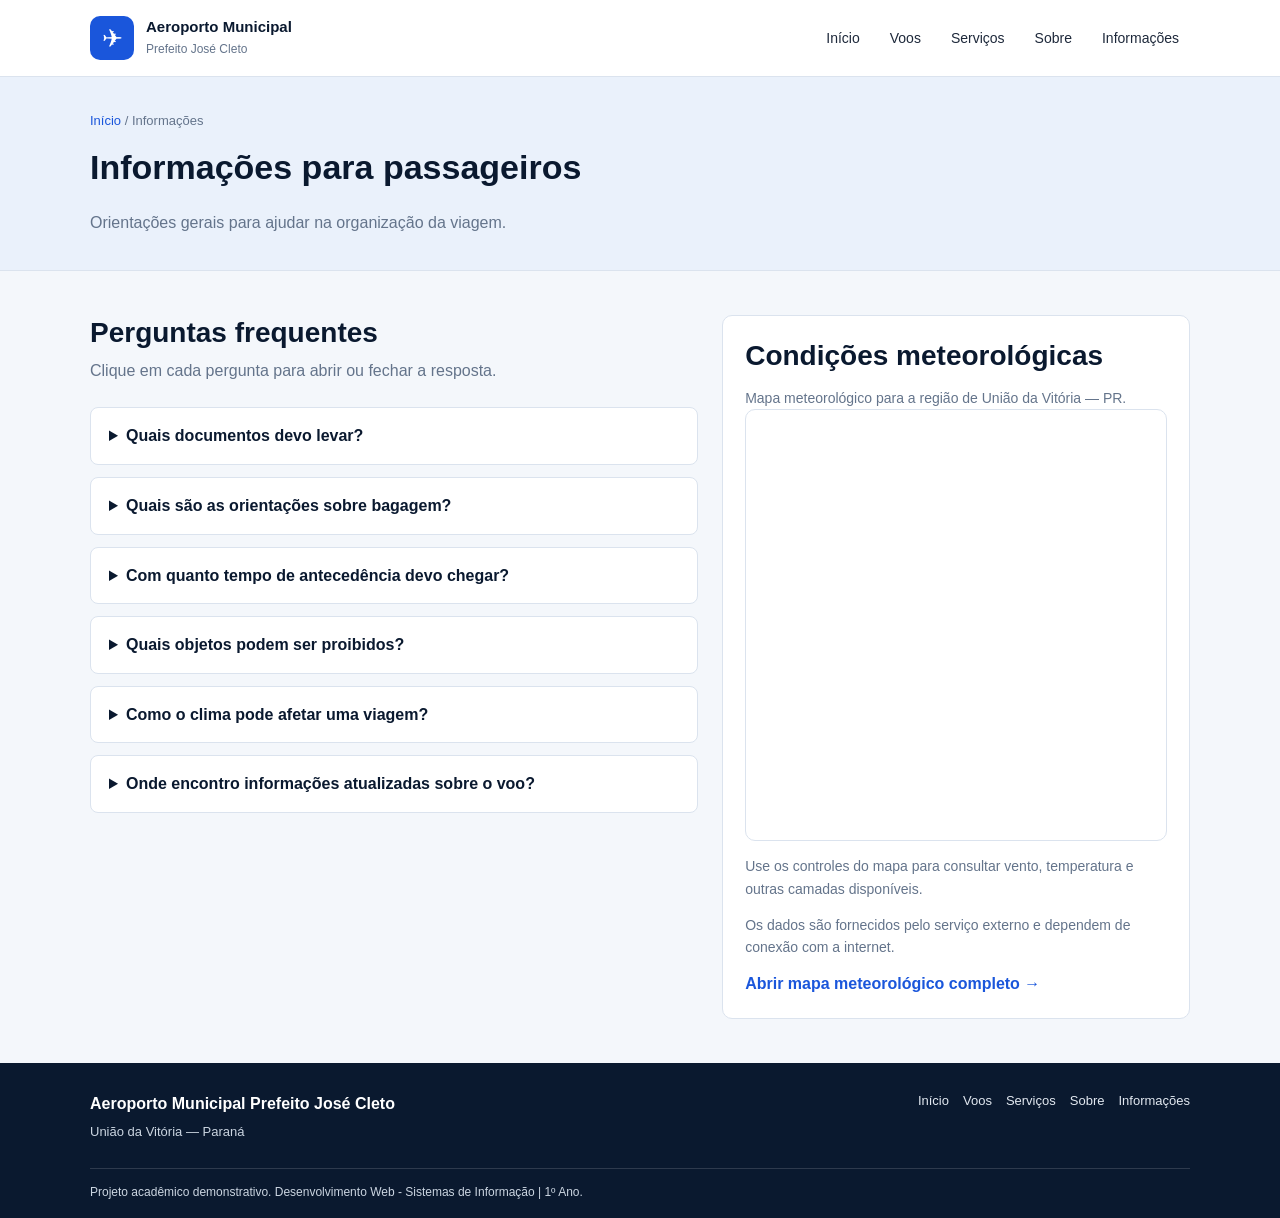
==== informacoes.html @ a406869f "feat: versão final do site aeroporto com HTML e CSS" ====
<!DOCTYPE html>
<html lang="pt-BR">
<head>
    <meta charset="UTF-8">
    <meta name="viewport" content="width=device-width, initial-scale=1.0">
    <title>Informações | Aeroporto José Cleto</title>
    <link rel="stylesheet" href="styles.css">
    <link rel="stylesheet" href="https://cdn.jsdelivr.net/npm/bootstrap-icons@1.13.2/font/bootstrap-icons.min.css">
</head>

<body>
    <header class="cabecalho">
        <div class="container cabecalho-conteudo">
            <a class="marca" href="index.html">
                <span class="marca-simbolo">✈</span>
                <span>
                    <strong>Aeroporto Municipal</strong>
                    <small>Prefeito José Cleto</small>
                </span>
            </a>

            <nav class="menu">
                <a href="index.html">Início</a>
                <a href="voos.html">Voos</a>
                <a href="servicos.html">Serviços</a>
                <a href="sobre.html">Sobre</a>
                <a href="informacoes.html">Informações</a>
            </nav>
        </div>
    </header>

    <main>
        <section class="titulo-pagina">
            <div class="container">
                <div class="migalhas"><a href="index.html">Início</a> / Informações</div>
                <h1>Informações para passageiros</h1>
                <p>Orientações gerais para ajudar na organização da viagem.</p>
            </div>
        </section>

        <section class="secao">
            <div class="container duas-colunas">
                <div>
                    <h2 class="titulo-secao">Perguntas frequentes</h2>
                    <p class="descricao-secao">Clique em cada pergunta para abrir ou fechar a resposta.</p>

                    <details>
                        <summary>Quais documentos devo levar?</summary>
                        <p>Os documentos dependem do destino, da idade do passageiro e das regras da companhia responsável pelo transporte. Confira os requisitos oficiais antes de viajar.</p>
                    </details>
                    <details>
                        <summary>Quais são as orientações sobre bagagem?</summary>
                        <p>O tamanho, o peso e os itens permitidos podem variar. Consulte as regras atualizadas da companhia aérea ou do operador do transporte.</p>
                    </details>
                    <details>
                        <summary>Com quanto tempo de antecedência devo chegar?</summary>
                        <p>O tempo recomendado depende do tipo de viagem e das orientações do operador. Verifique a informação no bilhete ou nos canais oficiais.</p>
                    </details>
                    <details>
                        <summary>Quais objetos podem ser proibidos?</summary>
                        <p>Há restrições para determinados objetos e materiais. Confirme as regras aplicáveis antes de preparar a bagagem.</p>
                    </details>
                    <details>
                        <summary>Como o clima pode afetar uma viagem?</summary>
                        <p>Chuva, neblina, vento e outras condições podem afetar operações. A situação real deve ser consultada em fontes meteorológicas e operacionais atualizadas.</p>
                    </details>
                    <details>
                        <summary>Onde encontro informações atualizadas sobre o voo?</summary>
                        <p>Consulte diretamente a companhia responsável pelo voo ou os canais oficiais do aeroporto. A tabela deste projeto não é atualizada em tempo real.</p>
                    </details>
                </div>

                <aside class="cartao cartao-meteorologia">
                    <h2 class="titulo-secao">Condições meteorológicas</h2>
                    <p class="texto-pequeno">Mapa meteorológico para a região de União da Vitória — PR.</p>
                    <div class="incorporacao incorporacao-clima">
                        <iframe
                            title="Mapa meteorológico do Windy centrado em União da Vitória, Paraná"
                            src="https://embed.windy.com/embed2.html?lat=-26.23&lon=-51.08&detailLat=-26.23&detailLon=-51.08&width=650&height=450&zoom=8&level=surface&overlay=wind&product=ecmwf&menu=&message=true&marker=true&calendar=now&pressure=true&type=map&location=coordinates&detail=&metricWind=km%2Fh&metricTemp=%C2%B0C"
                            loading="lazy"
                            referrerpolicy="no-referrer-when-downgrade"
                            allowfullscreen>
                        </iframe>
                    </div>
                    <p>Use os controles do mapa para consultar vento, temperatura e outras camadas disponíveis.</p>
                    <p class="texto-pequeno">Os dados são fornecidos pelo serviço externo e dependem de conexão com a internet.</p>
                    <a class="link-cartao" href="https://www.windy.com/?-26.23,-51.08,8" target="_blank" rel="noopener noreferrer">Abrir mapa meteorológico completo →</a>
                </aside>
            </div>
        </section>
    </main>

    <footer class="rodape">
        <div class="container">
            <div class="rodape-conteudo">
                <div>
                    <strong>Aeroporto Municipal Prefeito José Cleto</strong>
                    <p>União da Vitória — Paraná</p>
                </div>
                <nav class="rodape-links">
                    <a href="index.html">Início</a>
                    <a href="voos.html">Voos</a>
                    <a href="servicos.html">Serviços</a>
                    <a href="sobre.html">Sobre</a>
                    <a href="informacoes.html">Informações</a>
                </nav>
            </div>
            <div class="copyright">Projeto acadêmico demonstrativo. Desenvolvimento Web - Sistemas de Informação | 1º Ano.</div>
        </div>
    </footer>
</body>
</html>
---- styles.css ----
/* 1. Cores principais do projeto */
:root { /* variaveis na raiz do site*/
    --azul-escuro: #0a192f;
    --azul: #1a56db;
    --fundo: #f4f7fb;
    --branco: #ffffff;
    --texto: #1e293b;
    --texto-suave: #64748b;
    --borda: #dbe3ee;
    --verde-fundo: #d1fae5;
    --verde-texto: #065f46;
    --azul-fundo: #e0f2fe;
    --azul-texto: #0369a1;
}

/* 2. Configurações básicas */
* {
    box-sizing: border-box; /* padding e borda incluidas juntas*/
}

body {
    margin: 0;
    font-family: Arial, Helvetica, sans-serif;
    color: var(--texto);
    background-color: var(--fundo);
    line-height: 1.6;
}

a {
    color: var(--azul);
}

a:focus, /* O link recebe um contorno azul ao redor*/
summary:focus {
    outline: 3px solid #93c5fd;  /* contorno ao redor do elemento, sem ocupar espaço no layout como a borda*/
    outline-offset: 3px; /* distancia entre um elemento e o contorno*/
}

.container {
    width: 90%;
    max-width: 1100px;
    margin: 0 auto;
}

/* 3. Cabeçalho e menu de navegação */
.cabecalho {
    background-color: var(--branco);
    border-bottom: 1px solid var(--borda);
}

.cabecalho-conteudo {
    display: flex;
    justify-content: space-between;
    align-items: center;
    gap: 24px; /* espaço entre elementos de um container quando se usa flex ou grid*/
    padding: 16px 0;
}

.marca {
    display: flex;
    align-items: center;
    gap: 12px;
    color: var(--azul-escuro);
    text-decoration: none;
}

.marca-simbolo {
    display: flex;
    justify-content: center;
    align-items: center;
    width: 44px;
    height: 44px;
    border-radius: 10px;
    color: var(--branco);
    background-color: var(--azul);
    font-size: 25px;
}

.marca strong,
.marca small {
    display: block; /* ocupa toda a largura e começa uma nova linha*/
}

.marca strong {
    font-size: 15px;
    line-height: 1.3;
}

.marca small {
    margin-top: 3px;
    color: var(--texto-suave);
    font-size: 12px;
}

.menu {
    display: flex;
    flex-wrap: wrap;
    gap: 8px;
}

.menu a {
    padding: 9px 11px;
    border-radius: 6px;
    color: var(--texto);
    text-decoration: none;
    font-size: 14px;
}

.menu a:hover,
.menu a.atual {
    color: var(--azul);
    background-color: #eff6ff;
}

/* 4. Área principal de destaque da página inicial */
.destaque {
    padding: 64px 0;
    color: var(--branco);
    background: linear-gradient(120deg, var(--azul-escuro), #163d78);
}

.destaque-conteudo {
    display: grid;
    grid-template-columns: 1.3fr 1fr; /* quantas colenas terá, e o espaço de cada coluna*/
    align-items: center;
    gap: 36px;
}

.etiqueta {
    color: #bfdbfe;
    font-size: 13px;
    font-weight: bold;
    letter-spacing: 1px;
    text-transform: uppercase;
}

.destaque h1 {
    max-width: 650px;
    margin: 12px 0;
    font-size: clamp(30px, 4vw, 46px); /* tamanho minimo, preferido e maximo, vw (viewport width) é varia conforme a largura da janela*/
    line-height: 1.15;
}

.destaque p {
    max-width: 570px;
    color: #e2e8f0;
}

.acoes {
    display: flex;
    flex-wrap: wrap;
    gap: 12px;
    margin-top: 24px;
}

.botao {
    display: inline-block;
    padding: 11px 17px;
    border: 1px solid var(--azul);
    border-radius: 6px;
    background-color: var(--azul);
    color: var(--branco);
    font-weight: bold;
    text-decoration: none;
}

.botao:hover {
    background-color: #1648bd;
}

.botao-claro {
    border-color: #94a3b8;
    background-color: transparent;
    color: var(--branco);
}

.botao-claro:hover {
    background-color: #ffffff18;
}

/* 5. Cartão simples com exemplos de voos */
.cartao-voos {
    padding: 22px;
    border-radius: 12px;
    color: var(--texto);
    background-color: var(--branco);
    box-shadow: 0 12px 30px #00000020;
}

.cartao-voos h2 {
    margin: 0;
    font-size: 21px;
}

.texto-pequeno {
    color: #1f2937;
    font-size: 13px;
}

.voo-resumo {
    display: flex;
    justify-content: space-between;
    align-items: center;
    gap: 12px;
    padding: 14px 0;
    border-bottom: 1px solid var(--borda);
}

.voo-resumo:last-of-type { /* ultimo elemento */
    border-bottom: 0;
}

.voo-resumo strong,
.voo-resumo span {
    display: block;
}

.voo-resumo span {
    color: var(--texto-suave);
    font-size: 13px;
}

.status {
    display: inline-block;
    padding: 4px 9px;
    border-radius: 20px;
    font-size: 12px;
    font-weight: bold;
    white-space: nowrap; /* como os espaços em branco são tratados, nowrap impede a quebra em varias linhas*/
}

.status-previsto {
    color: var(--azul-texto);
    background-color: var(--azul-fundo);
}

.status-embarque {
    color: var(--verde-texto);
    background-color: var(--verde-fundo);
}

/* 6. Seções, títulos e cartões */
.secao {
    padding: 44px 0;
}

.secao-fundo-branco {
    background-color: var(--branco);
}

.titulo-secao {
    margin: 0 0 8px;
    color: var(--azul-escuro);
    font-size: 28px;
    line-height: 1.25;
}

.descricao-secao {
    max-width: 700px;
    margin: 0 0 24px;
    color: var(--texto-suave);
}

.grade {
    display: grid;
    grid-template-columns: repeat(3, 1fr);
    gap: 18px;
}

.grade-quatro {
    grid-template-columns: repeat(4, 1fr);
}

.cartao {
    padding: 22px;
    border: 1px solid var(--borda);
    border-radius: 10px;
    background-color: var(--branco);
}

.cartao h3 {
    margin: 8px 0;
    color: var(--azul-escuro);
    font-size: 18px;
}

.cartao p {
    margin-bottom: 0;
    color: var(--texto-suave);
    font-size: 14px;
}

.cartao-icone {
    font-size: 27px;
}

.link-cartao {
    display: inline-block;
    margin-top: 12px;
    font-weight: bold;
    text-decoration: none;
}

/* 7. Títulos usados nas páginas internas */
.titulo-pagina {
    padding: 34px 0;
    background-color: #eaf1fb;
    border-bottom: 1px solid var(--borda);
}

.migalhas {
    margin-bottom: 8px;
    color: var(--texto-suave);
    font-size: 13px;
}

.migalhas a {
    text-decoration: none;
}

.titulo-pagina h1 {
    margin: 0;
    color: var(--azul-escuro);
    font-size: 34px;
}

.titulo-pagina p {
    max-width: 700px;
    margin-bottom: 0;
    color: var(--texto-suave);
}

/* 8. Tabelas */
.tabela-conteudo {
    overflow-x: auto;
    border: 1px solid var(--borda);
    border-radius: 9px;
    background-color: var(--branco);
}

table {
    width: 100%;
    border-collapse: collapse;
    text-align: left;
}

.legenda-tabela {
    padding: 12px 16px;
    color: var(--texto-suave);
    font-size: 13px;
    text-align: left;
}

th,
td {
    padding: 14px 16px;
    border-bottom: 1px solid var(--borda);
    white-space: nowrap;
}

th {
    color: var(--azul-escuro);
    background-color: #f1f5f9;
    font-size: 13px;
}

td {
    font-size: 14px;
}

tr:last-child td {
    border-bottom: 0;
}

/* 9. Colunas com conteúdo lado a lado */
.duas-colunas {
    display: grid;
    grid-template-columns: 1.3fr 1fr;
    gap: 24px;
    align-items: start;
}

.lista-dados {
    margin: 0;
    padding: 0;
    list-style: none; /* remove os marcadores */
}

.lista-dados li {
    display: flex;
    justify-content: space-between;
    gap: 16px;
    padding: 12px 0;
    border-bottom: 1px solid var(--borda);
}

.lista-dados li:last-child {
    border-bottom: 0;
}

/* 10. Perguntas expansíveis. O próprio HTML controla abrir e fechar. */
details {
    margin-bottom: 12px;
    border: 1px solid var(--borda);
    border-radius: 8px;
    background-color: var(--branco);
}

summary {
    padding: 15px 18px;
    color: var(--azul-escuro);
    cursor: pointer;
    font-weight: bold;
}

details p {
    margin: 0;
    padding: 0 18px 18px;
    color: var(--texto-suave);
}

/* 11. Avisos e informações de contato */
.aviso {
    margin-top: 18px;
    padding: 15px 18px;
    border-left: 4px solid var(--azul);
    border-radius: 5px;
    background-color: #eaf1fb;
    color: var(--texto);
}

.contato-grade {
    display: grid; /*em grade*/
    grid-template-columns: repeat(3, 1fr);
    gap: 18px;
}

/* 12. Mapas externos: voos e meteorologia */
.incorporacao {
    width: 100%;
    overflow: hidden; /* qualquer elemento que saia dos limites da caixa são cortados da exibição */
    border: 1px solid var(--borda);
    border-radius: 10px;
    background-color: var(--branco);
}

.incorporacao iframe {
    display: block;
    width: 100%;
    height: 480px;
    border: 0;
}

.incorporacao-clima iframe {
    height: 430px;
}

.incorporacao-voos iframe {
    height: 560px;
}

.cartao-meteorologia {
    min-width: 0;
}

/* 13. Rodapé */
.rodape {
    padding: 28px 0 16px;
    color: #e2e8f0;
    background-color: var(--azul-escuro);
}

.rodape-conteudo {
    display: flex;
    justify-content: space-between;
    gap: 24px;
    flex-wrap: wrap;
}

.rodape strong {
    color: var(--branco);
}

.rodape p {
    margin: 5px 0;
    color: #cbd5e1;
    font-size: 13px;
}

.rodape-links {
    display: flex;
    flex-wrap: wrap;
    gap: 14px;
}

.rodape-links a {
    color: #e2e8f0;
    font-size: 13px;
    text-decoration: none;
}

.copyright {
    margin-top: 20px;
    padding-top: 14px;
    border-top: 1px solid #ffffff25;
    color: #cbd5e1;
    font-size: 12px;
}

/* 14. Ajustes para celulares e telas pequenas */
@media (max-width: 800px) {
    .cabecalho-conteudo {
        align-items: flex-start;
        flex-direction: column;
        gap: 12px;
    }

    .destaque-conteudo,
    .duas-colunas {
        grid-template-columns: 1fr;
    }

    .grade-quatro {
        grid-template-columns: repeat(2, 1fr);
    }

    .grade,
    .contato-grade {
        grid-template-columns: repeat(2, 1fr);
    }
}

@media (max-width: 520px) {
    .container {
        width: 92%;
    }

    .menu {
        gap: 3px;
    }

    .incorporacao iframe {
        height: 360px;
    }

    .incorporacao-clima iframe {
        height: 380px;
    }

    .menu a {
        padding: 8px;
        font-size: 13px;
    }

    .destaque {
        padding: 42px 0;
    }

    .grade,
    .grade-quatro,
    .contato-grade {
        grid-template-columns: 1fr;
    }

    .titulo-pagina h1 {
        font-size: 28px;
    }

    .secao {
        padding: 32px 0;
    }
}
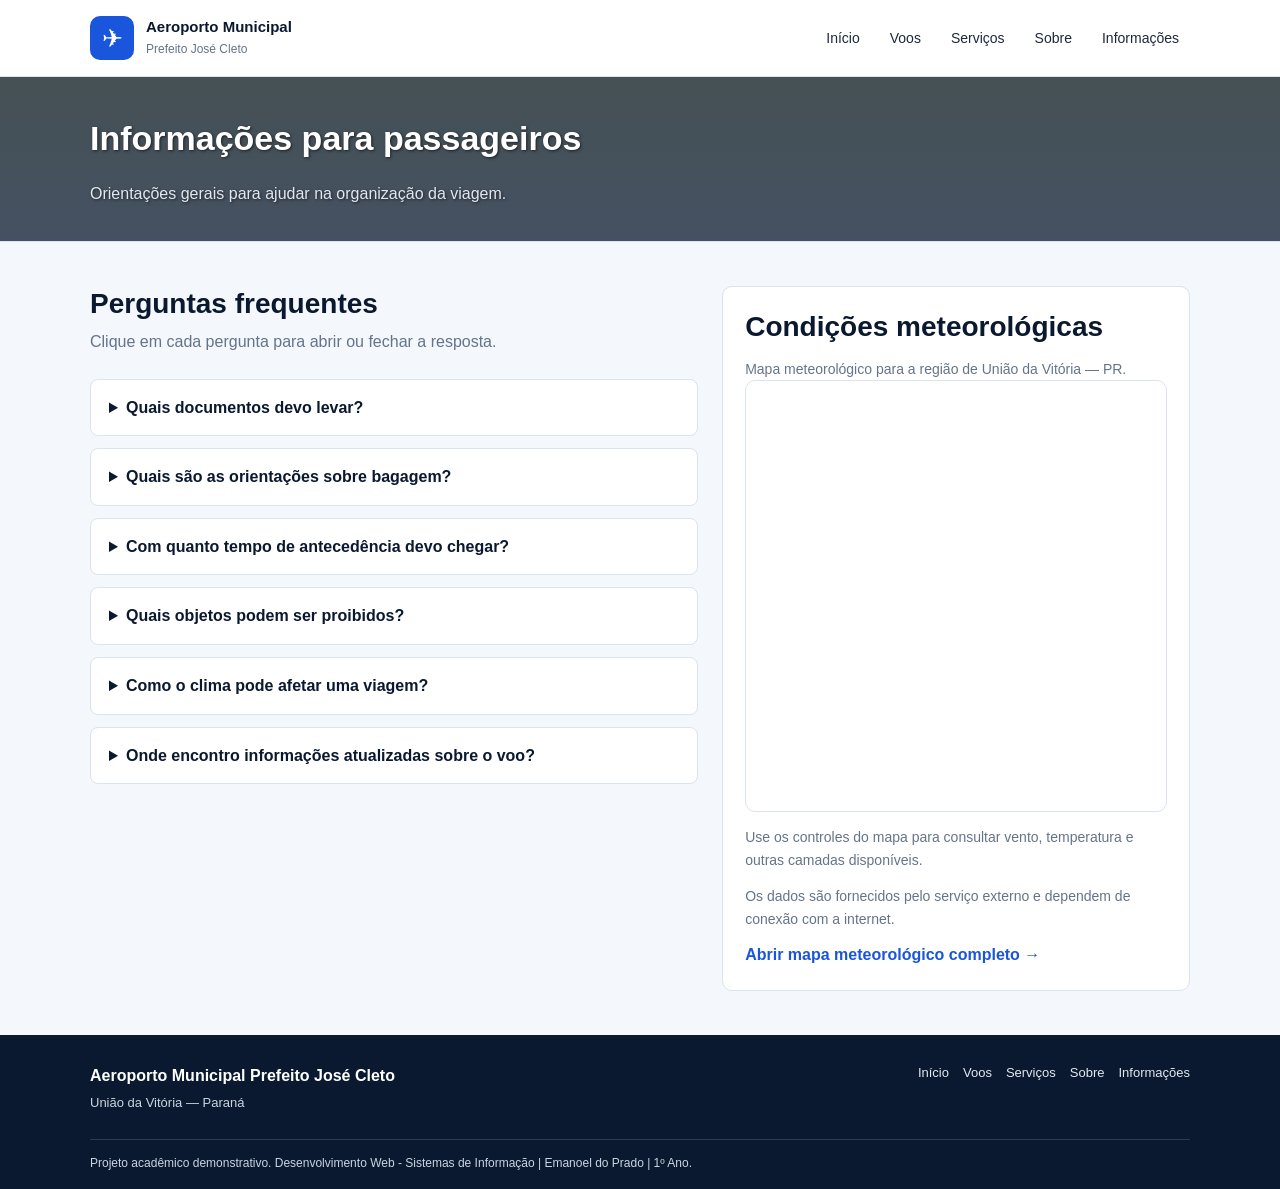
==== commit e7a253f5: "Atualiza conteúdo e imagens do site" ====
--- a/informacoes.html
+++ b/informacoes.html
@@ -30,9 +30,8 @@
     </header>
 
     <main>
-        <section class="titulo-pagina">
+        <section class="titulo-pagina fundo-informacoes">
             <div class="container">
-                <div class="migalhas"><a href="index.html">Início</a> / Informações</div>
                 <h1>Informações para passageiros</h1>
                 <p>Orientações gerais para ajudar na organização da viagem.</p>
             </div>
@@ -46,27 +45,27 @@
 
                     <details>
                         <summary>Quais documentos devo levar?</summary>
-                        <p>Os documentos dependem do destino, da idade do passageiro e das regras da companhia responsável pelo transporte. Confira os requisitos oficiais antes de viajar.</p>
+                        <p>Para viagens nacionais, os passageiros devem apresentar um documento oficial de identificação com foto, em bom estado de conservação e dentro das condições exigidas para o embarque. Para viagens internacionais, é necessário verificar a exigência de passaporte, visto e outros documentos conforme o país de destino. Crianças e adolescentes podem ter exigências específicas.</p>
                     </details>
                     <details>
                         <summary>Quais são as orientações sobre bagagem?</summary>
-                        <p>O tamanho, o peso e os itens permitidos podem variar. Consulte as regras atualizadas da companhia aérea ou do operador do transporte.</p>
+                        <p>As regras de bagagem variam conforme a companhia aérea, o tipo de passagem e o destino. Antes da viagem, confira os limites de peso e dimensões para bagagens de mão e despachadas. Também é importante verificar quais objetos podem ser transportados e quais possuem restrições.</p>
                     </details>
                     <details>
                         <summary>Com quanto tempo de antecedência devo chegar?</summary>
-                        <p>O tempo recomendado depende do tipo de viagem e das orientações do operador. Verifique a informação no bilhete ou nos canais oficiais.</p>
+                        <p>O horário recomendado depende do destino e das orientações da empresa responsável pelo transporte. Em viagens aéreas, é importante chegar com antecedência suficiente para realizar os procedimentos de identificação, despacho de bagagem e embarque. Consulte sempre o horário indicado no bilhete e as orientações da companhia.</p>
                     </details>
                     <details>
                         <summary>Quais objetos podem ser proibidos?</summary>
-                        <p>Há restrições para determinados objetos e materiais. Confirme as regras aplicáveis antes de preparar a bagagem.</p>
+                        <p>Objetos cortantes, materiais inflamáveis, explosivos e determinadas substâncias químicas podem ter o transporte proibido ou sujeito a restrições. As regras podem variar conforme o tipo de bagagem e o trajeto. Consulte as normas de segurança antes de organizar seus pertences.</p>
                     </details>
                     <details>
                         <summary>Como o clima pode afetar uma viagem?</summary>
-                        <p>Chuva, neblina, vento e outras condições podem afetar operações. A situação real deve ser consultada em fontes meteorológicas e operacionais atualizadas.</p>
+                        <p>Condições meteorológicas como chuva intensa, neblina, ventos fortes e tempestades podem interferir na segurança e na operação de voos. Em determinadas situações, podem ocorrer atrasos, alterações de horário ou cancelamentos. Por isso, é importante acompanhar as condições do tempo e consultar a empresa responsável pela viagem.</p>
                     </details>
                     <details>
                         <summary>Onde encontro informações atualizadas sobre o voo?</summary>
-                        <p>Consulte diretamente a companhia responsável pelo voo ou os canais oficiais do aeroporto. A tabela deste projeto não é atualizada em tempo real.</p>
+                        <p>Para consultar horários, alterações, atrasos ou cancelamentos, entre em contato diretamente com a companhia aérea responsável pela operação ou consulte seus canais oficiais.</p>
                     </details>
                 </div>
 
@@ -105,7 +104,7 @@
                     <a href="informacoes.html">Informações</a>
                 </nav>
             </div>
-            <div class="copyright">Projeto acadêmico demonstrativo. Desenvolvimento Web - Sistemas de Informação | 1º Ano.</div>
+            <div class="copyright">Projeto acadêmico demonstrativo. Desenvolvimento Web - Sistemas de Informação | Emanoel do Prado | 1º Ano.</div>
         </div>
     </footer>
 </body>
--- a/styles.css
+++ b/styles.css
@@ -11,6 +11,8 @@
     --verde-texto: #065f46;
     --azul-fundo: #e0f2fe;
     --azul-texto: #0369a1;
+    --vermelho-texto: #991b1b;
+    --vermelho-fundo: #fee2e2;
 }
 
 /* 2. Configurações básicas */
@@ -116,7 +118,8 @@
 .destaque {
     padding: 64px 0;
     color: var(--branco);
-    background: linear-gradient(120deg, var(--azul-escuro), #163d78);
+    background: linear-gradient(rgba(10, 25, 47, 0.75), rgba(10, 25, 47, 0.75)),
+    url("https://wallpapercave.com/wp/wp4233010.jpg") center / cover no-repeat;
 }
 
 .destaque-conteudo {
@@ -239,6 +242,11 @@
     background-color: var(--verde-fundo);
 }
 
+.status-atrasado {
+    color: var(--vermelho-texto);
+    background-color: var(--vermelho-fundo);
+}
+
 /* 6. Seções, títulos e cartões */
 .secao {
     padding: 44px 0;
@@ -304,30 +312,41 @@
 /* 7. Títulos usados nas páginas internas */
 .titulo-pagina {
     padding: 34px 0;
-    background-color: #eaf1fb;
     border-bottom: 1px solid var(--borda);
-}
-
-.migalhas {
-    margin-bottom: 8px;
-    color: var(--texto-suave);
-    font-size: 13px;
-}
-
-.migalhas a {
-    text-decoration: none;
 }
 
 .titulo-pagina h1 {
     margin: 0;
-    color: var(--azul-escuro);
+    color: #ffffff;
     font-size: 34px;
+    text-shadow: 1px 1px 3px rgba(0, 0, 0, 0.6);
 }
 
 .titulo-pagina p {
+    color: #e2e8f0;
     max-width: 700px;
     margin-bottom: 0;
-    color: var(--texto-suave);
+    text-shadow: 1px 1px 3px rgba(0, 0, 0, 0.6);
+}
+
+.fundo-mapa {
+    background: linear-gradient(rgba(10, 25, 27, 0.75), rgba(10, 25, 47, 0.75)),
+    url("https://static.vecteezy.com/system/resources/previews/024/518/502/large_2x/plane-is-flying-in-the-sky-above-the-clouds-ai-generated-free-photo.jpg") center / cover no-repeat;
+}
+
+.fundo-servicos {
+    background: linear-gradient(rgba(10, 25, 27, 0.75), rgba(10, 25, 47, 0.75)),
+    url("https://img.freepik.com/premium-photo/interior-modern-airport-terminal_1089297-2860.jpg?w=2000") center / cover no-repeat;
+}
+
+.fundo-sobre {
+    background: linear-gradient(rgba(10, 25, 27, 0.75), rgba(10, 25, 47, 0.75)),
+    url("https://cdn.mos.cms.futurecdn.net/DmnuMhXN7hjSewMxiu72ee.jpg") center / cover no-repeat;
+}
+
+.fundo-informacoes {
+    background: linear-gradient(rgba(10, 25, 27, 0.75), rgba(10, 25, 47, 0.75)),
+    url("https://th.bing.com/th/id/R.520e6a2da78075c4a7ffa02f476b14e2?rik=LYwU16lLaHcjfw&riu=http%3a%2f%2fidahofallsidaho.gov%2fPhotoGallery%2f2%2fWorkers+on+the+Tarmac.jpg&ehk=i8bjAYMMhhyQimQFm%2fTHn2xgVkblyNXwjvsRo1ayrz8%3d&risl=&pid=ImgRaw&r=0") center / cover no-repeat;
 }
 
 /* 8. Tabelas */
